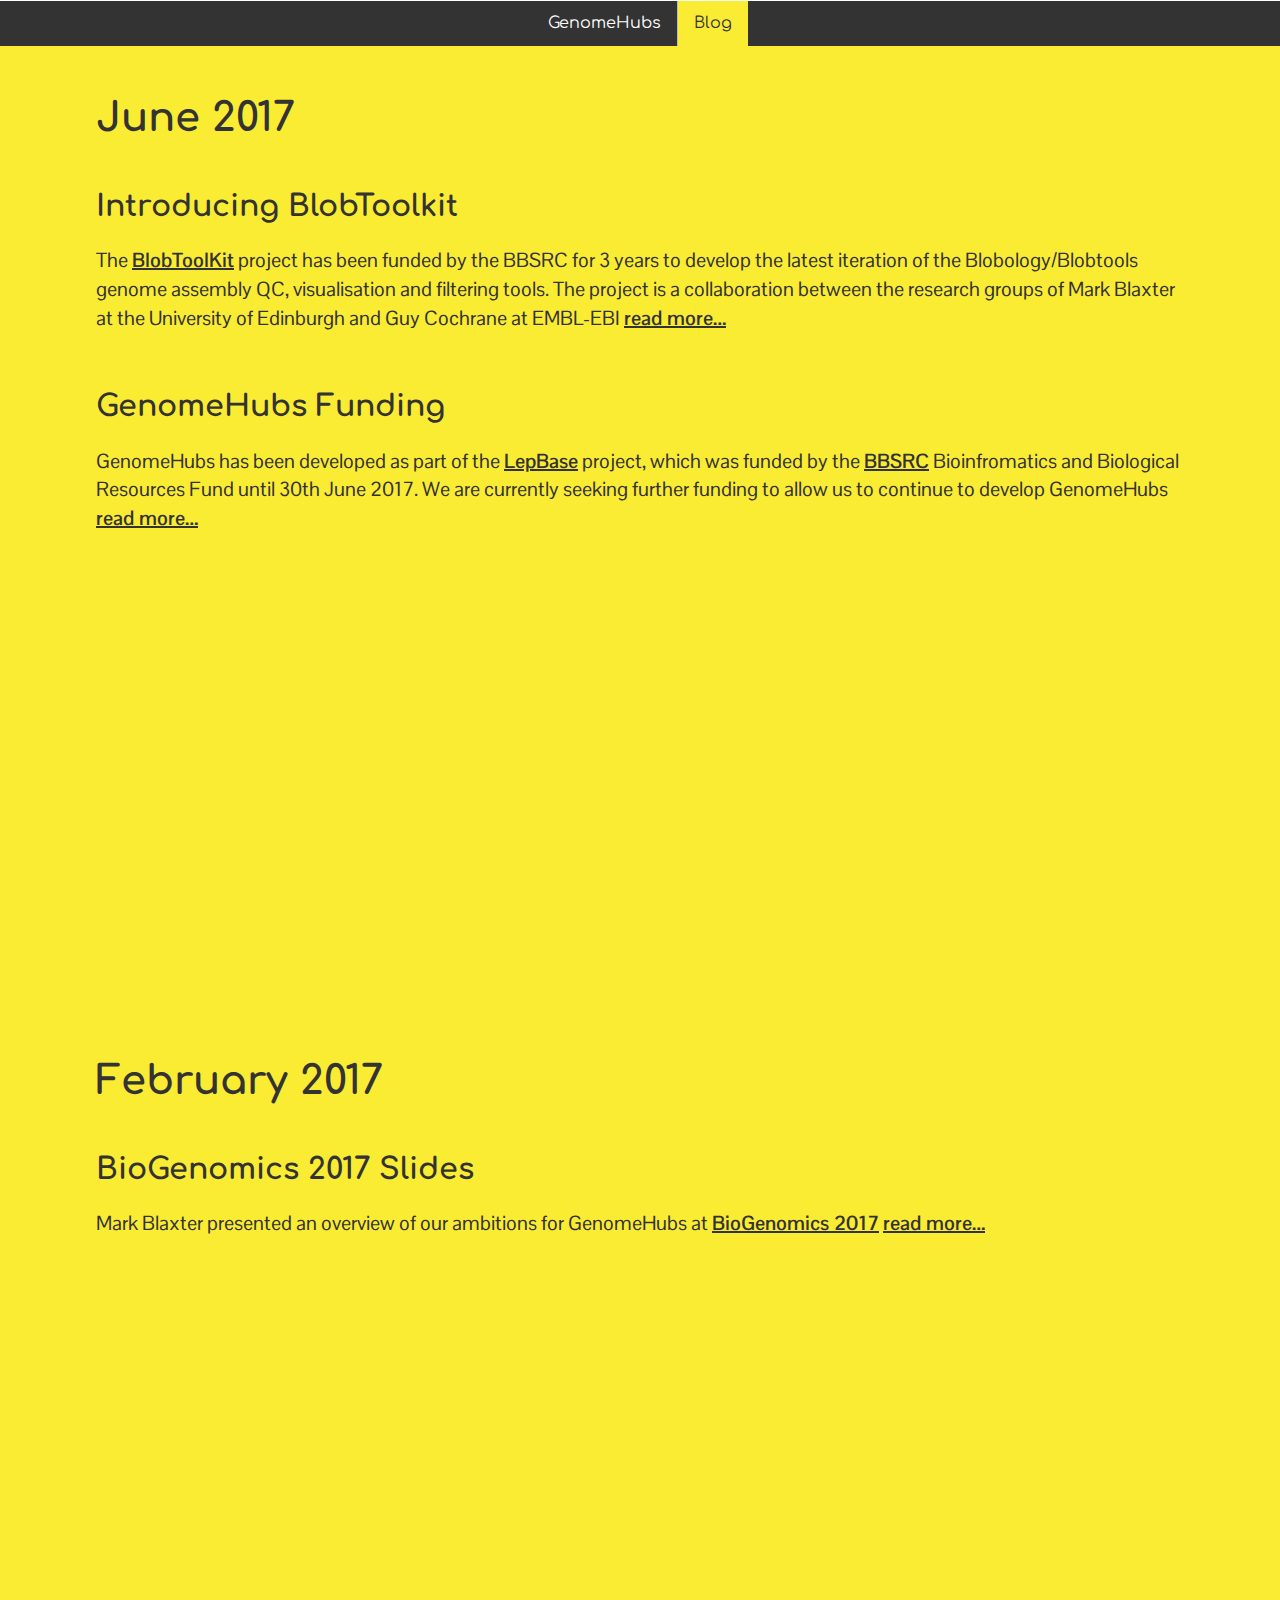
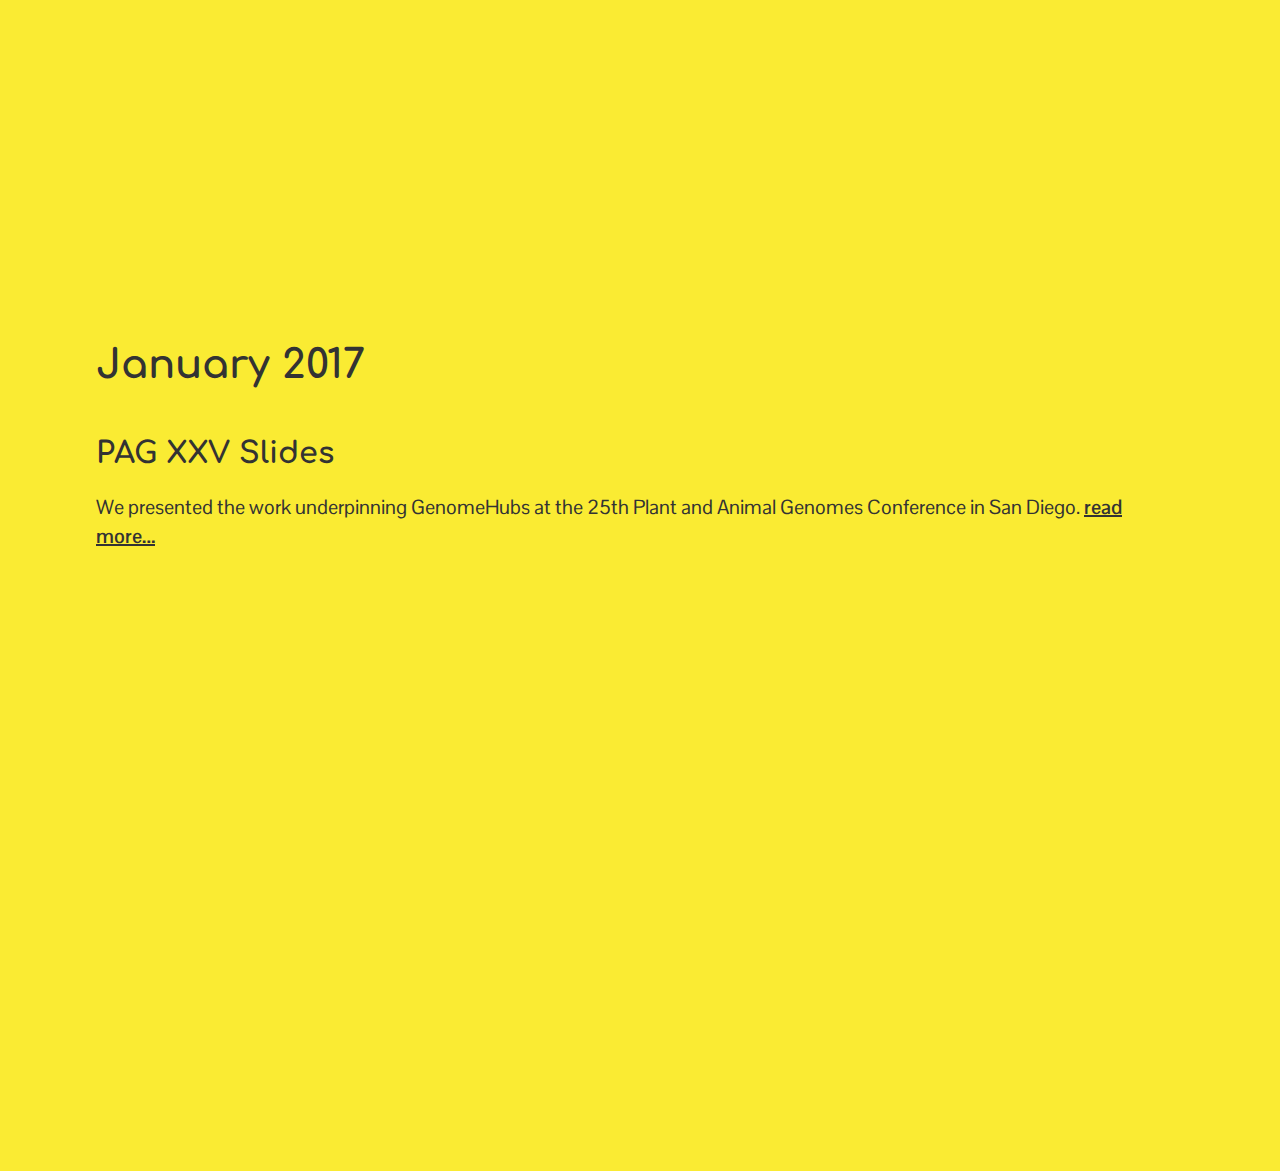
==== blog/index.html @ 82825c12 "initial commit" ====
<!DOCTYPE html>
<html>
  <head>
    <title>GenomeHubs &mdash; blog</title>
    <link href="//fonts.googleapis.com/css?family=Comfortaa|Pontano+Sans" rel="stylesheet">
    <link rel="stylesheet" type="text/css" href="../css/styles.css">
    <script src="https://ajax.googleapis.com/ajax/libs/jquery/3.2.1/jquery.min.js"></script>
    <script src="../js/functions.js"></script>
  </head>
  <body>

    <nav>
      <ul>
        <li><a href="../" class="">GenomeHubs</a>
        </li><li><a href="#jun" class="page5">Blog</a></li>
      </ul>
    </nav>

    <content>

      <div id="page5" class="page">
        <span id="jun" class="smooth"></span>
        <div class="square">
          <h1>June 2017</h1>
          <h2>Introducing BlobToolkit</h2>
          <p>
            The <a href="http://blobtoolkit.genomehubs.org">BlobToolKit</a> project has been funded by the BBSRC for 3 years to
            develop the latest iteration of the Blobology/Blobtools genome assembly QC, visualisation
            and filtering tools. The project is a collaboration between the research groups
            of Mark Blaxter at the University of Edinburgh and Guy Cochrane at EMBL-EBI
            <span class="read-more" rel="2017/06"/>
          </p>
        </div>
        <div class="square">
          <h2>GenomeHubs Funding</h2>
          <p>
            GenomeHubs has been developed as part of the <a href="http://lepbase.org">LepBase</a>
            project, which was funded by the <a href="http://www.bbsrc.ac.uk">BBSRC</a>
            Bioinfromatics and Biological Resources Fund until 30th June 2017. We are currently
            seeking further funding to allow us to continue to develop GenomeHubs
            <span class="read-more" rel="2017/06"/>
          </p>
        </div>
      </div>

      <div id="page6" class="page">
        <span id="feb" class="smooth"></span>
        <div class="square">
          <h1>February 2017</h1>
          <h2>BioGenomics 2017 Slides</h2>
          <p>
            Mark Blaxter presented an overview of our ambitions for GenomeHubs at <a href="http://www.biogenomics2017.org">BioGenomics 2017</a>
            <span class="read-more" rel="2017/02"/>
          </p>
        </div>
      </div>

      <div id="page7" class="page">
        <span id="jan" class="smooth"></span>
        <div class="square">
          <h1>January 2017</h1>
          <h2>PAG XXV Slides</h2>
          <p>
            We presented the work underpinning GenomeHubs at the 25th Plant and Animal Genomes Conference in San Diego.
            <span class="read-more" rel="2017/01"/>
          </p>
        </div>
      </div>


<!--Template
      <div id="page3" class="page">
        <span id="project" class="smooth"></span>
          <div class="square">
            <h1>Project</h1>
            <p>
            </p>
          </div>
        </div>
      </div>
-->
    </content>

  </body>
</html>
---- css/styles.css ----
html,body {
  position:absolute;
  font-family:'Pontano Sans', sans-serif;
  font-size:16px;
  line-height:1.8em;
  padding:0;
  margin:0;
  min-height:100vh;
  left:0;
  right:0;
}

h1 {
  margin-top:2em;
}
h2 {
  margin-top:2em;
}
h1,h2,h3,h4,h5 {
  font-family: 'Comfortaa', sans-serif;
}

nav {
  font-family: 'Comfortaa', sans-serif;
  z-index: 100;
  position: fixed;
  top: 0;
  height:2.5em;
  width: 100%;
}

nav ul {
  list-style-type: none;
  margin: 0;
  padding: 0;
  overflow: hidden;
  text-align:center;
  background-color: #333;
}

nav li {
  float:none;
  display: inline-block;
  border-right: 1px solid #bbb;
}

nav li:last-child {
  border-right: none;
}

nav li a {
  display: block;
  color: white;
  text-align: center;
  padding: 0.5em 1em;
  text-decoration: none;
  transition:background-color 1.2s, color 1s;
}

nav li a:hover {
  background-color: #555;
}

nav li a.active {
  background-color: #4CAF50;
}

content {
  position: inherit;
  top:2.5em;
  width: 100%;
  color:white;
  transition:background-color 1.2s, color 1s;
}

content.page1, nav li a.active.page1 {
  background-color:#555555;
}

content.page2, nav li a.active.page2 {
  background-color:#fe8c34;
}

content.page3, nav li a.active.page3 {
  background-color:#0092c1;
}

content.page4, nav li a.active.page4 {
  background-color:#4DCF42;
  color:#333;
}

content.page5, nav li a.active.page5 {
  background-color:#FAEB33;
  color:#333;
}

content.page6, nav li a.active.page6 {
  background-color:#F19031;
  color:#333;
}

content.page7, nav li a.active.page7 {
  background-color: #f33544;
}

.page {
  width: 100%;
  min-height: calc(50vh + 1em);
  position: relative;
  text-align: left;
  margin-bottom:50vh;
}

.page:after {
  content: "";
  display: table;
  clear: both;
}

content a:link,
content a:visited,
content a:active,
content a:hover {
  color:white;
  font-weight:bold;
  text-decoration:underline;
}

content.page5 a:link,
content.page5 a:visited,
content.page5 a:active,
content.page5 a:hover,
content.page7 h1,
content.page7 p {
  color:#333;
}

span.smooth {
  display:block;
  height: 1em;
  margin-top:-2em;
  visibility:hidden;
}

.square {
  width:85vw;
  background-color:rgba(0,0,0,0.0);
  position: relative;
  margin:0 auto;
  font-size:20px;
}

.sticky-case {
  position:relative;
  width:100%;
}


.left-cell {
  z-index 0;
  width:20vw;
  display:table-cell;
  vertical-align: top;
  padding-bottom:2em;
}

.right-cell {
  z-index 0;
  padding-left: 1em;
  display:table-cell;
  vertical-align: top;
}

.wrap {
  display:table;
  position:relative;
}

.visible {
  opacity:1;
}

.sticky.wide {
  position:relative;
  z-index 0;
  width:100vw;
  height:calc(100vh - 2.5em);
  background-size: cover;
}
.sticky.inside {
  height:calc(100vh - 4.5em);
  width:85vw;
  background-size: cover;
  background-position:top;
  background-repeat: no-repeat;
  top:3.5em;
  margin:0 auto;
}

.sticky {
  margin-top:1em;
  width:100%;
  position: -webkit-sticky;
  position: sticky;
  top:2.5em;
}

.sticky.small {
  width:20vw;
  height:20vw;
  background-size: contain;
}

.read-more {

}

.padded {
  padding:1em;
  min-height:calc(50vh - 4.5em);
}

.lepbase {
  background-color:#fe8c34;
}

.cgp {
  background-color:#0092c1;
}

.docs {
  background-color:#4DCF42;
}
small {
  line-height:1.2em;
}

ul.hublist {
  list-style-type: none;

}

ul.hublist li img {
	height: 2em;
	width: auto;
	max-width:100%;
        margin:0.5em 0.2em -0.5em -2.5em;
	float:none;
}


@media screen and (orientation:portrait) {
    .sticky.inside {
      background-size: contain;
    }
}
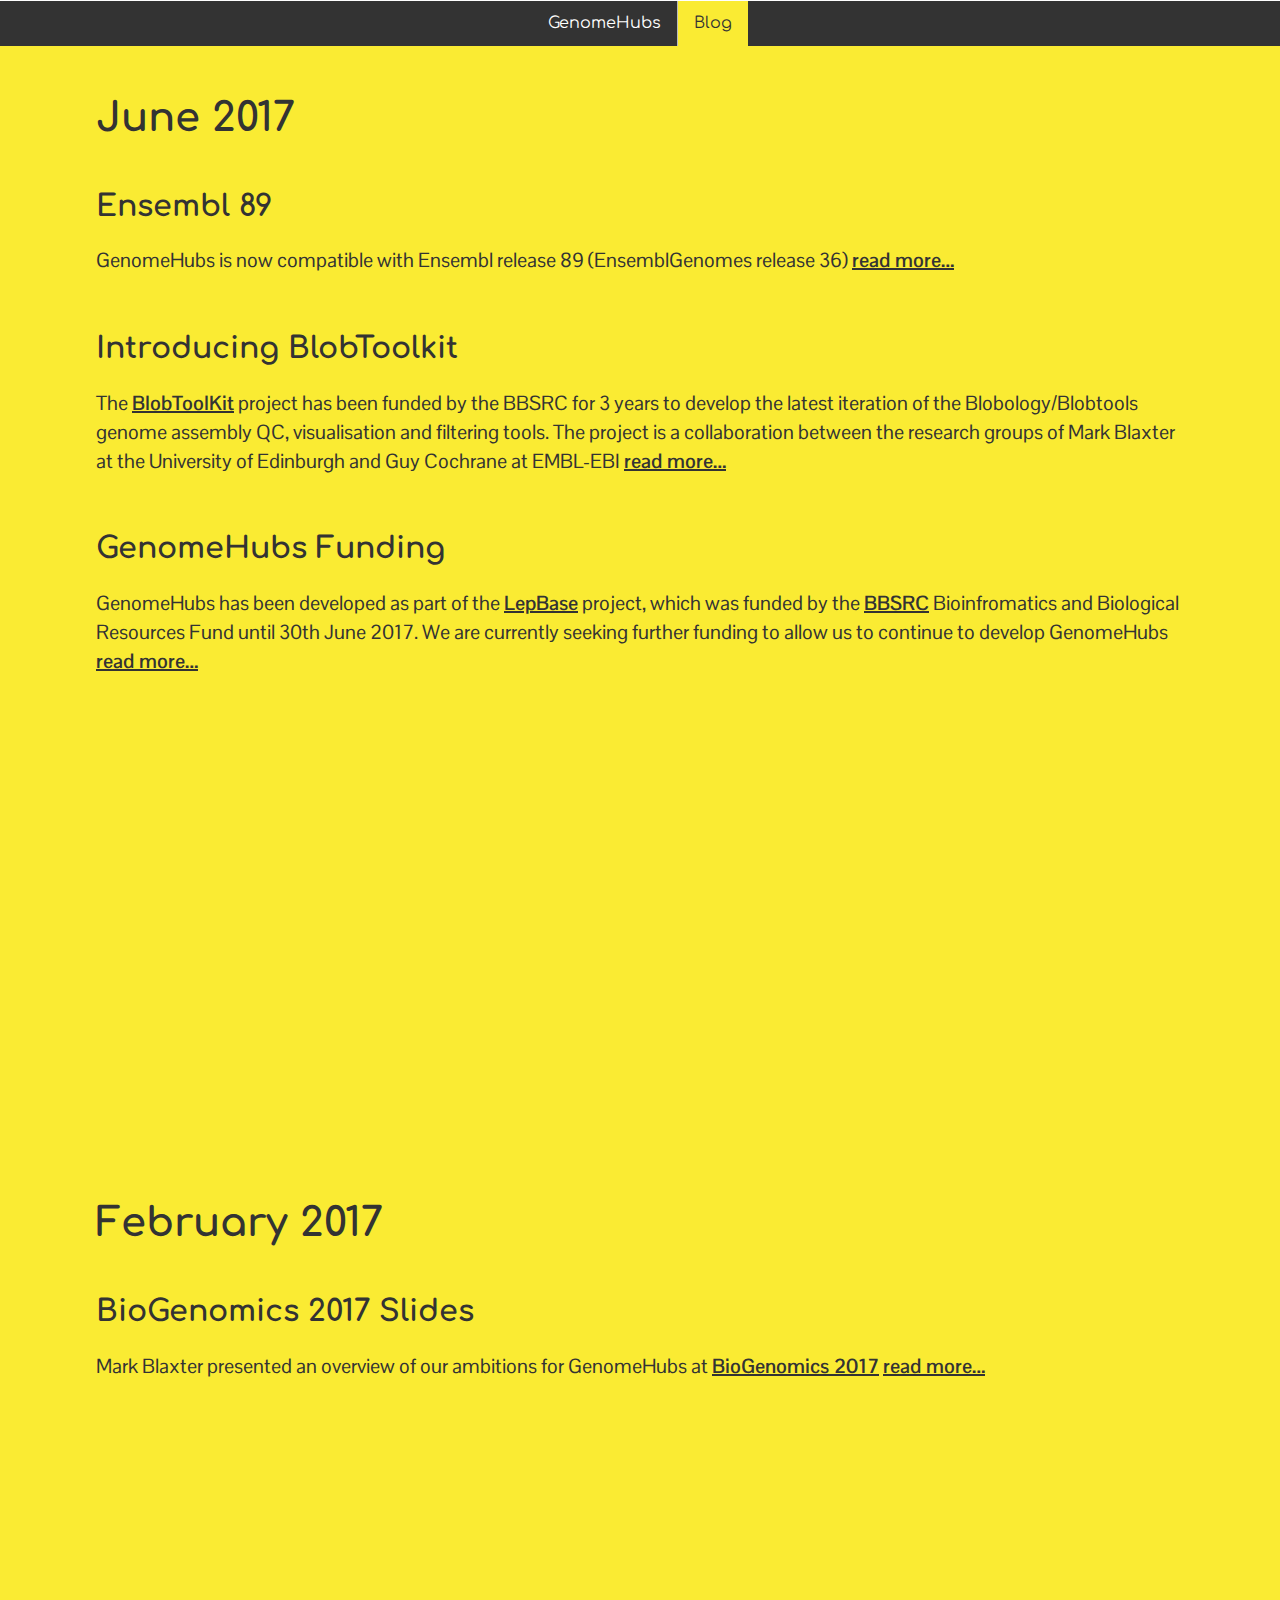
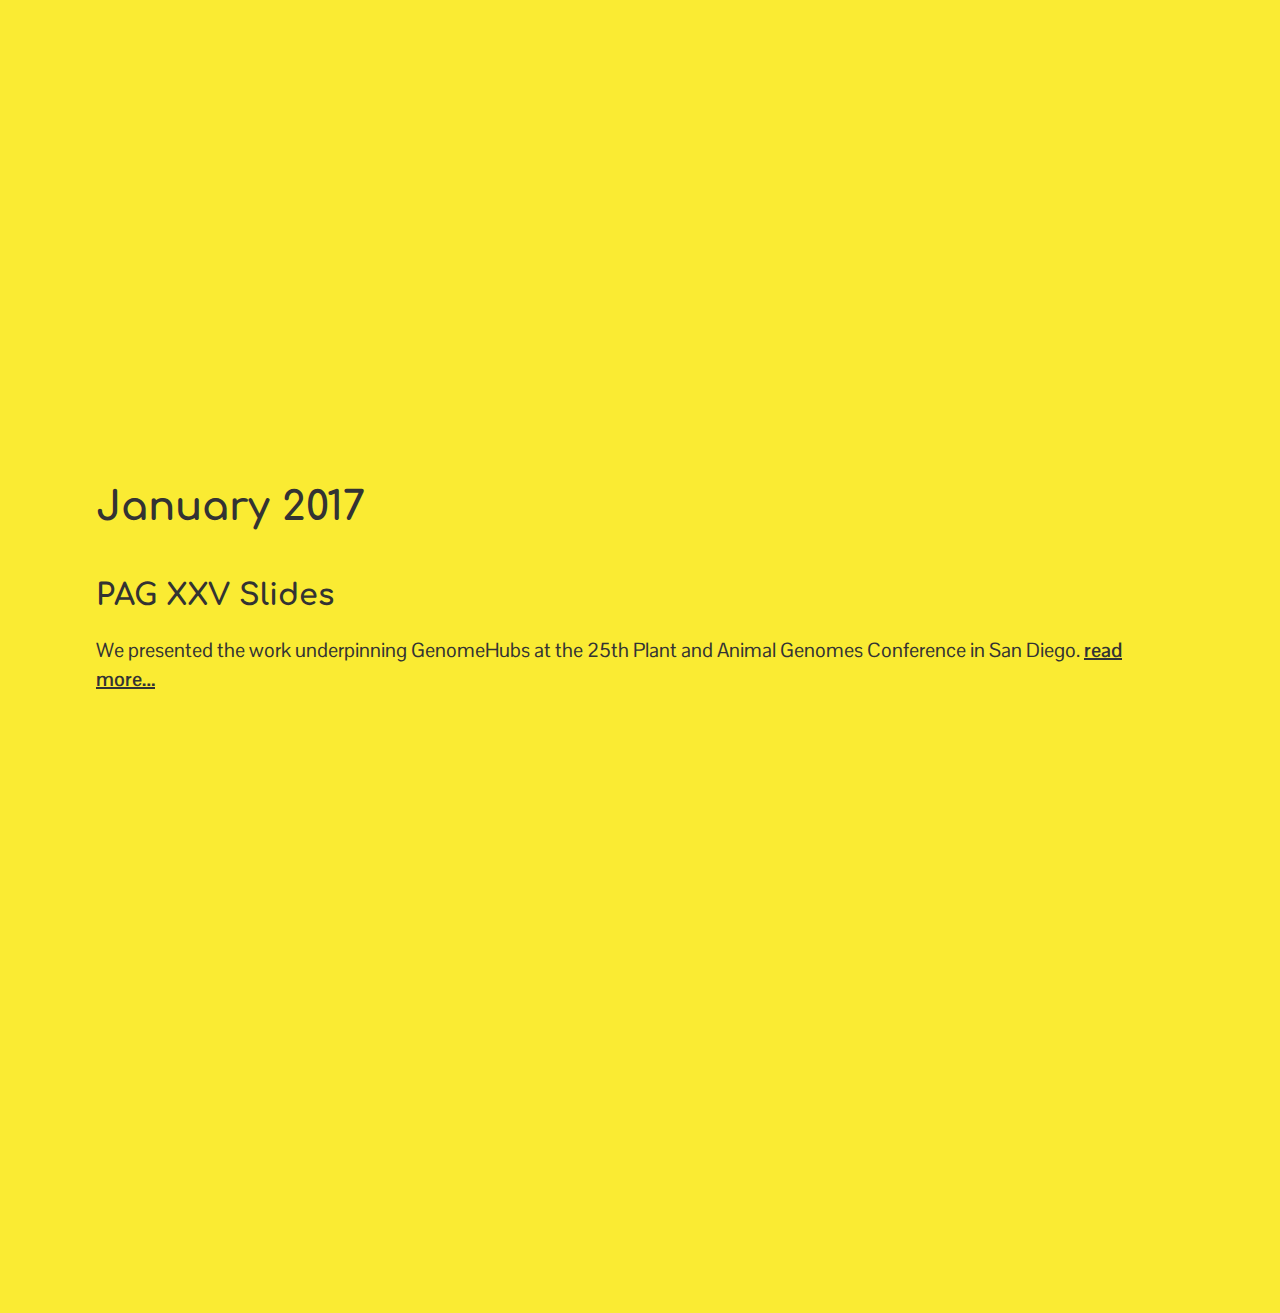
==== commit bf374d45: "announce Ensembl 89 compatibility" ====
--- a/blog/index.html
+++ b/blog/index.html
@@ -22,6 +22,13 @@
         <span id="jun" class="smooth"></span>
         <div class="square">
           <h1>June 2017</h1>
+          <h2>Ensembl 89</h2>
+          <p>
+            GenomeHubs is now compatible with Ensembl release 89 (EnsemblGenomes release 36)
+            <span class="read-more" rel="2017/06"/>
+          </p>
+        </div>
+        <div class="square">
           <h2>Introducing BlobToolkit</h2>
           <p>
             The <a href="http://blobtoolkit.genomehubs.org">BlobToolKit</a> project has been funded by the BBSRC for 3 years to
--- a/css/styles.css
+++ b/css/styles.css
@@ -149,6 +149,7 @@
   position: relative;
   margin:0 auto;
   font-size:20px;
+  z-index:5px;
 }
 
 .sticky-case {
@@ -192,7 +193,7 @@
   height:calc(100vh - 4.5em);
   width:85vw;
   background-size: cover;
-  background-position:top;
+  background-position:top left;
   background-repeat: no-repeat;
   top:3.5em;
   margin:0 auto;
@@ -210,6 +211,8 @@
   width:20vw;
   height:20vw;
   background-size: contain;
+  background-position:top left;
+  background-repeat: no-repeat;
 }
 
 .read-more {
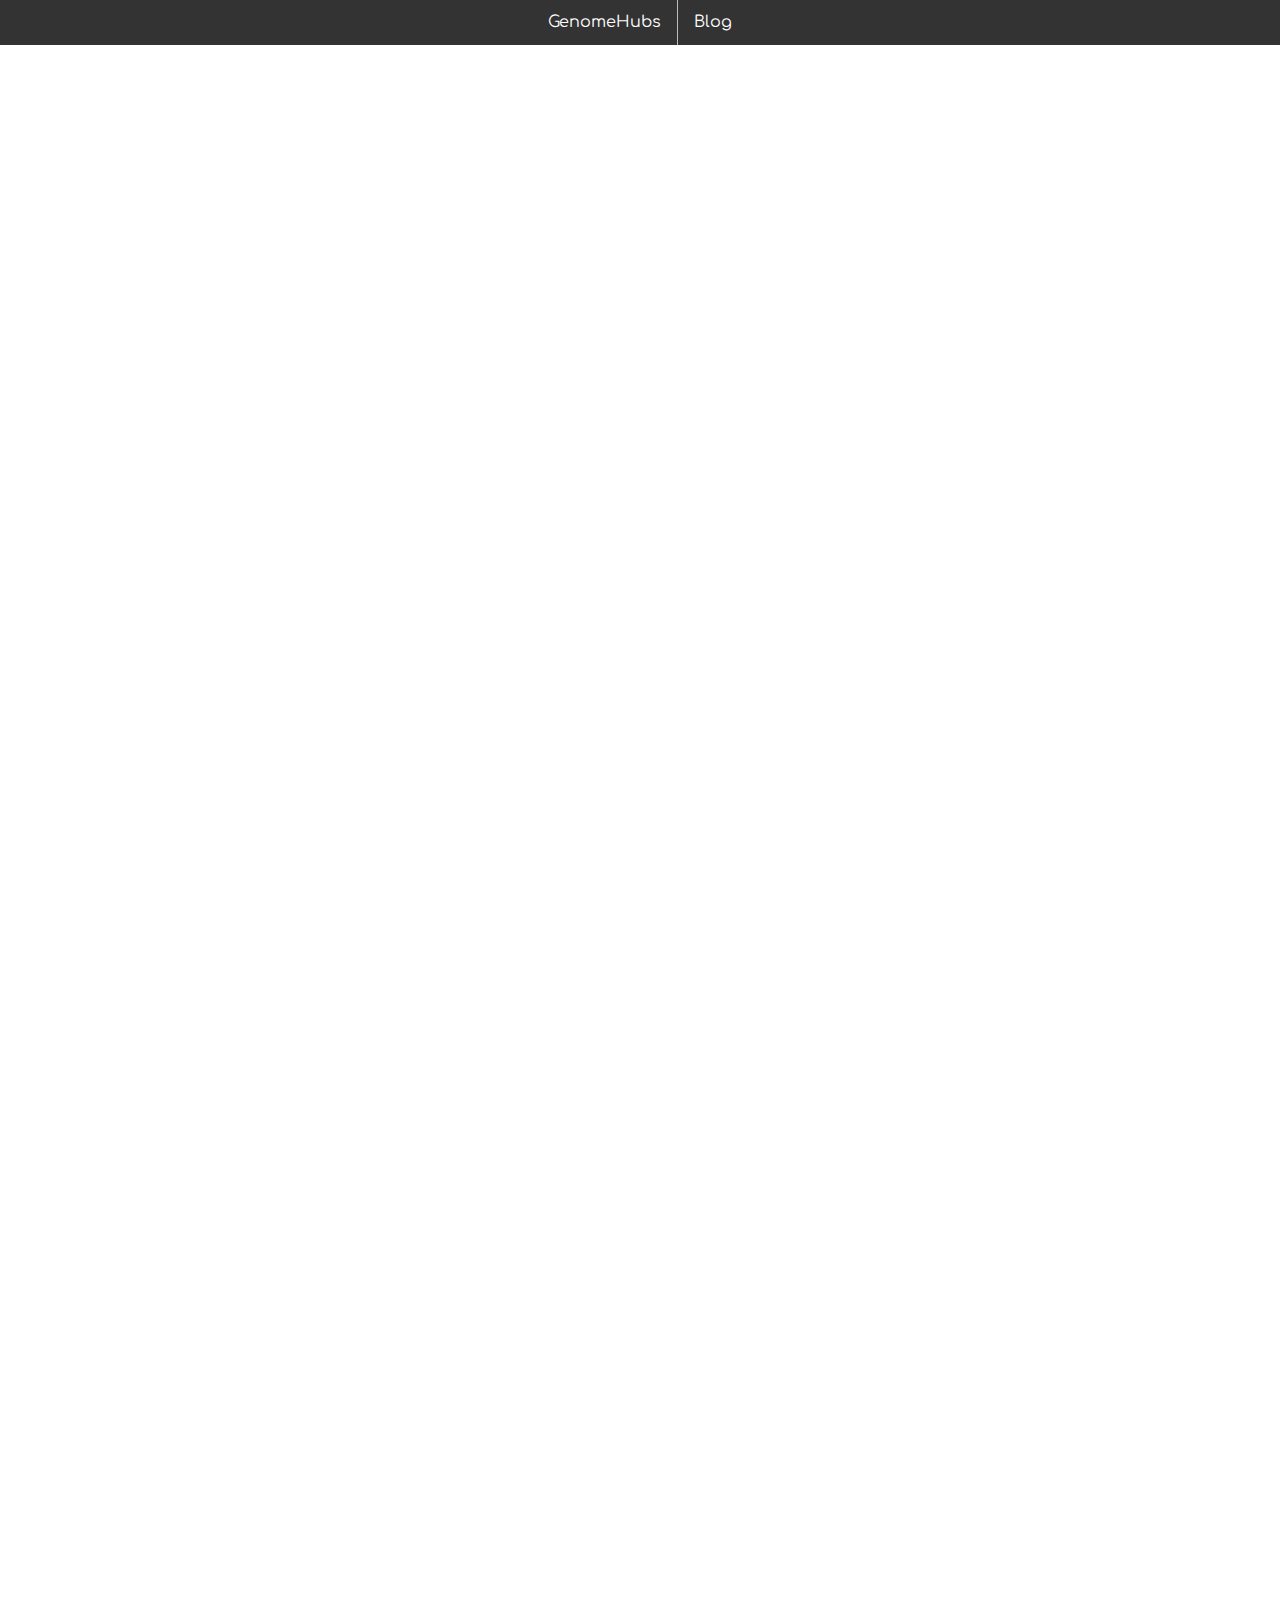
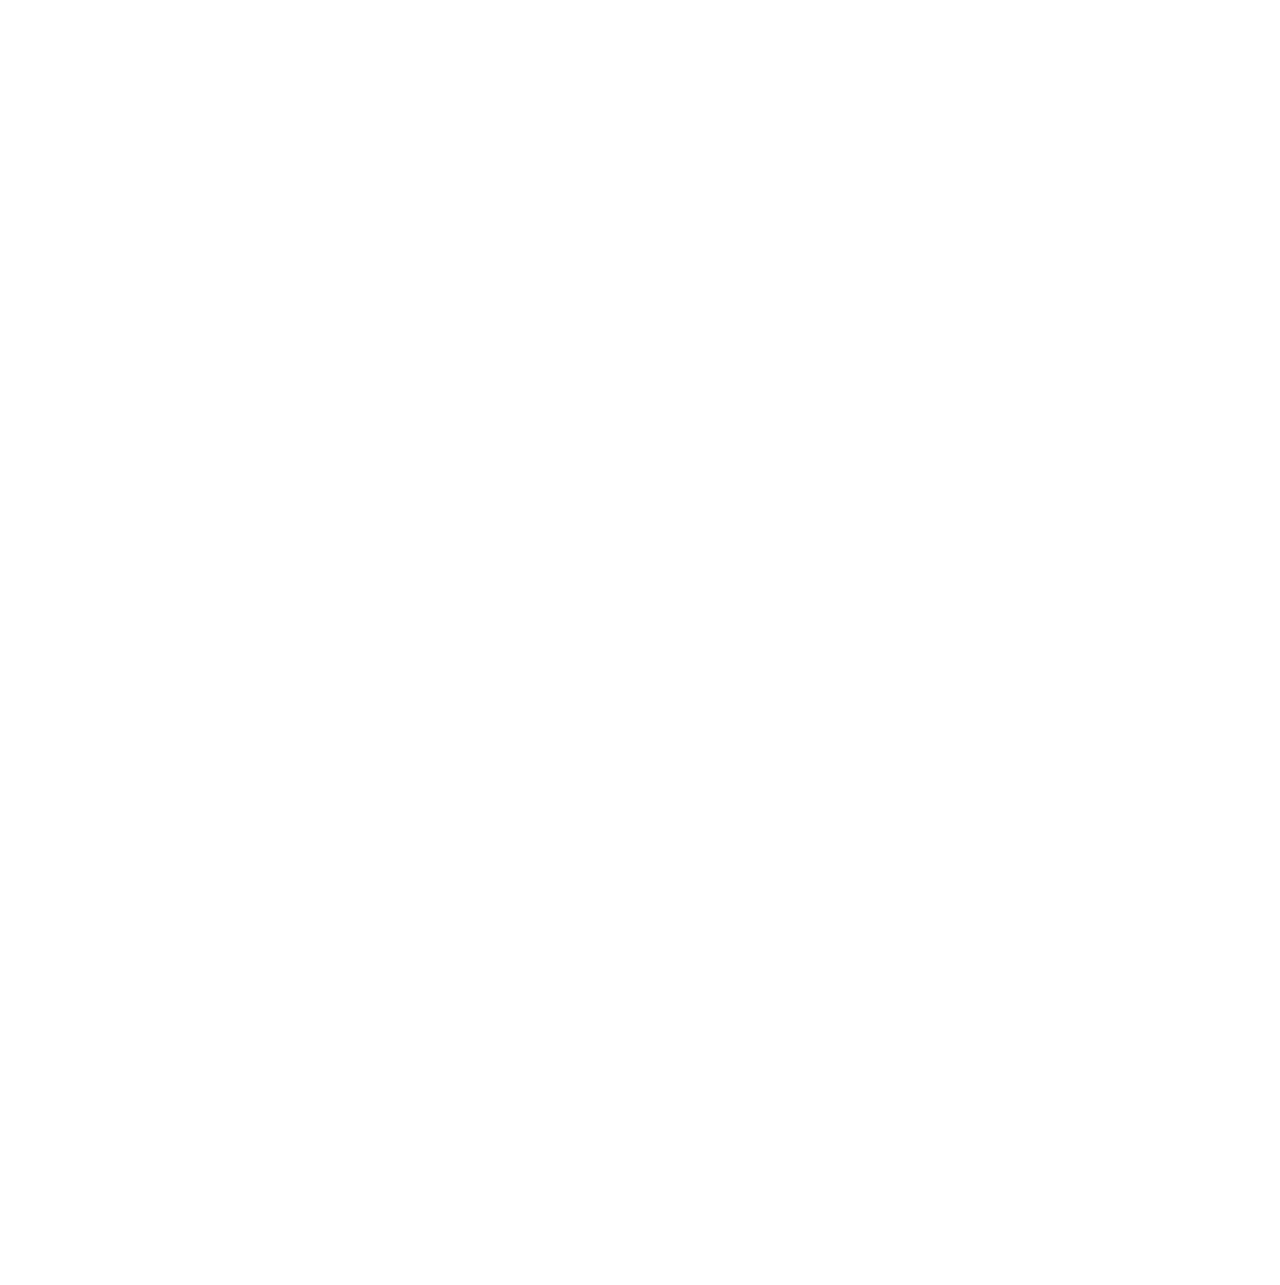
==== commit 8cdf26c3: "overhaul structure" ====
--- a/blog/index.html
+++ b/blog/index.html
@@ -24,7 +24,8 @@
           <h1>June 2017</h1>
           <h2>Ensembl 89</h2>
           <p>
-            GenomeHubs is now compatible with Ensembl release 89 (EnsemblGenomes release 36)
+            GenomeHubs is now compatible with <a href="http://www.ensembl.info/blog/2017/05/31/ensembl-89-has-been-released/">
+              Ensembl release 89</a> (EnsemblGenomes release 36)
             <span class="read-more" rel="2017/06"/>
           </p>
         </div>
